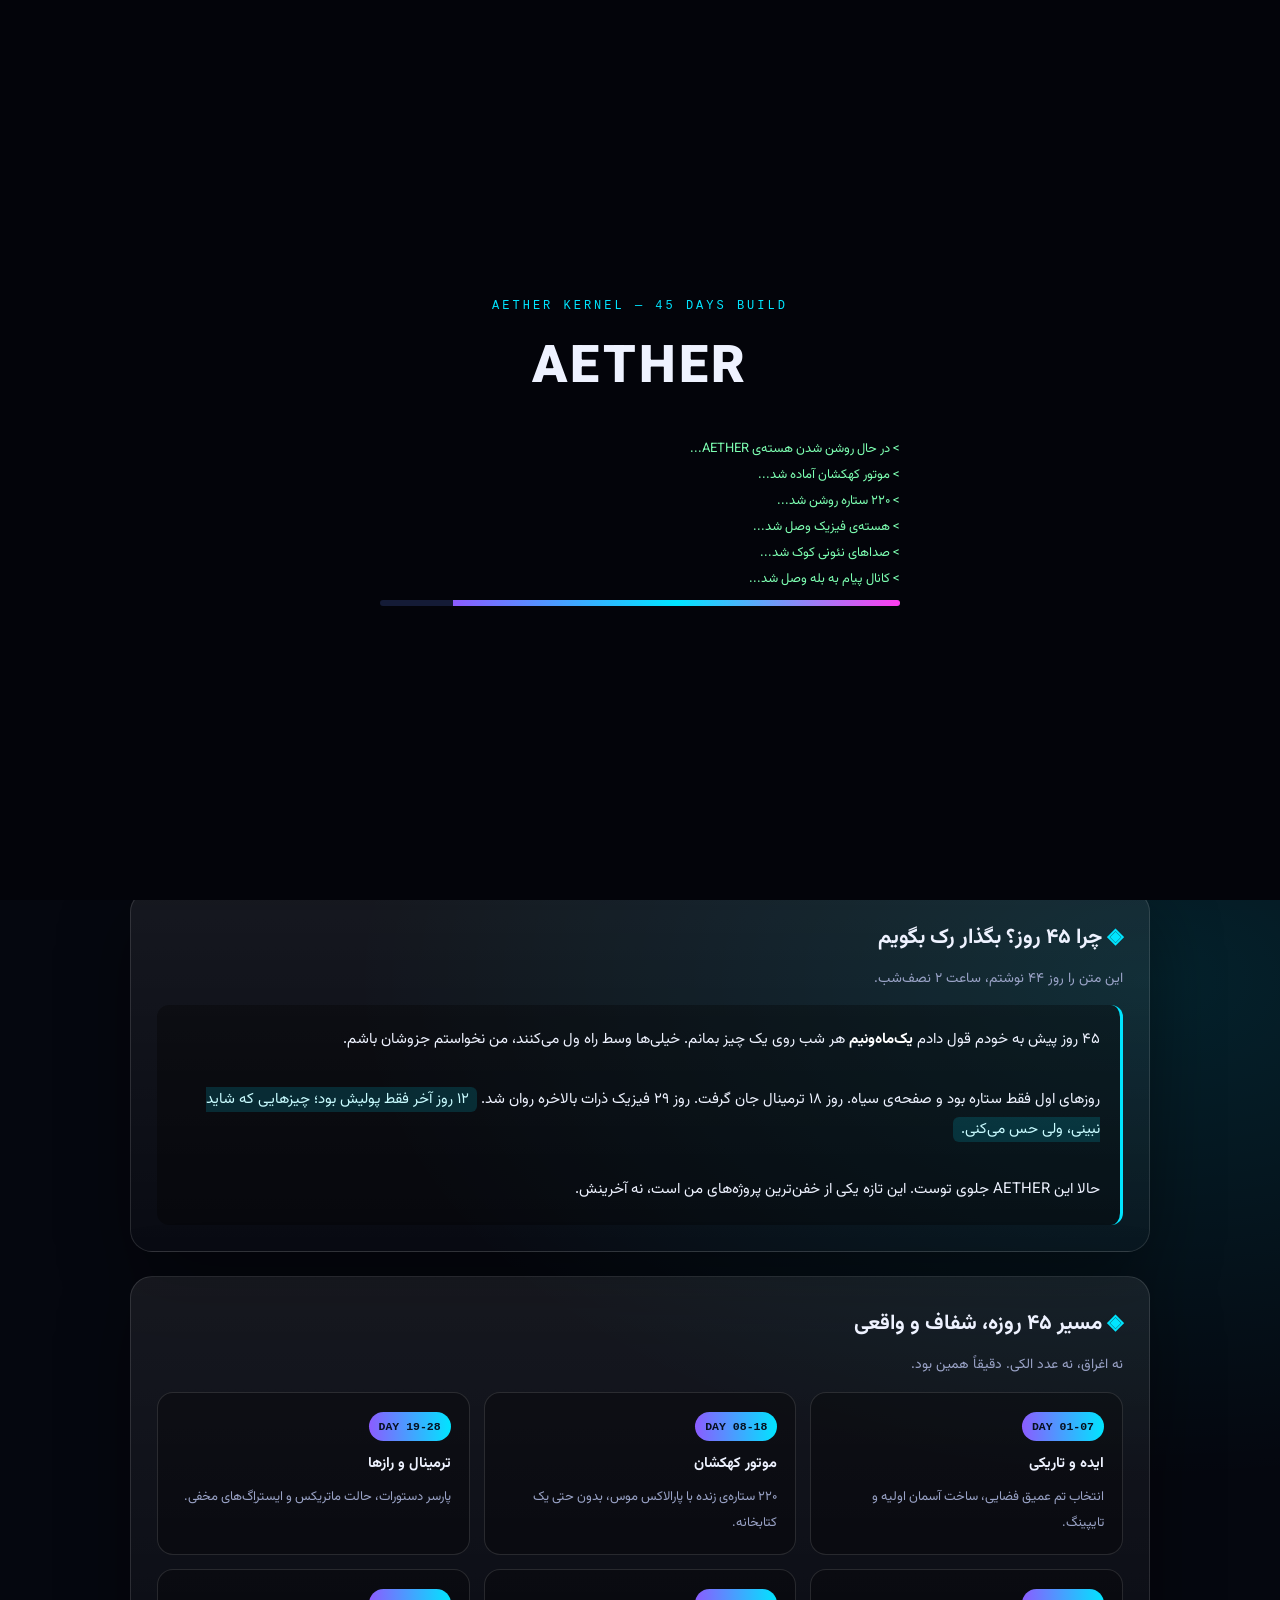
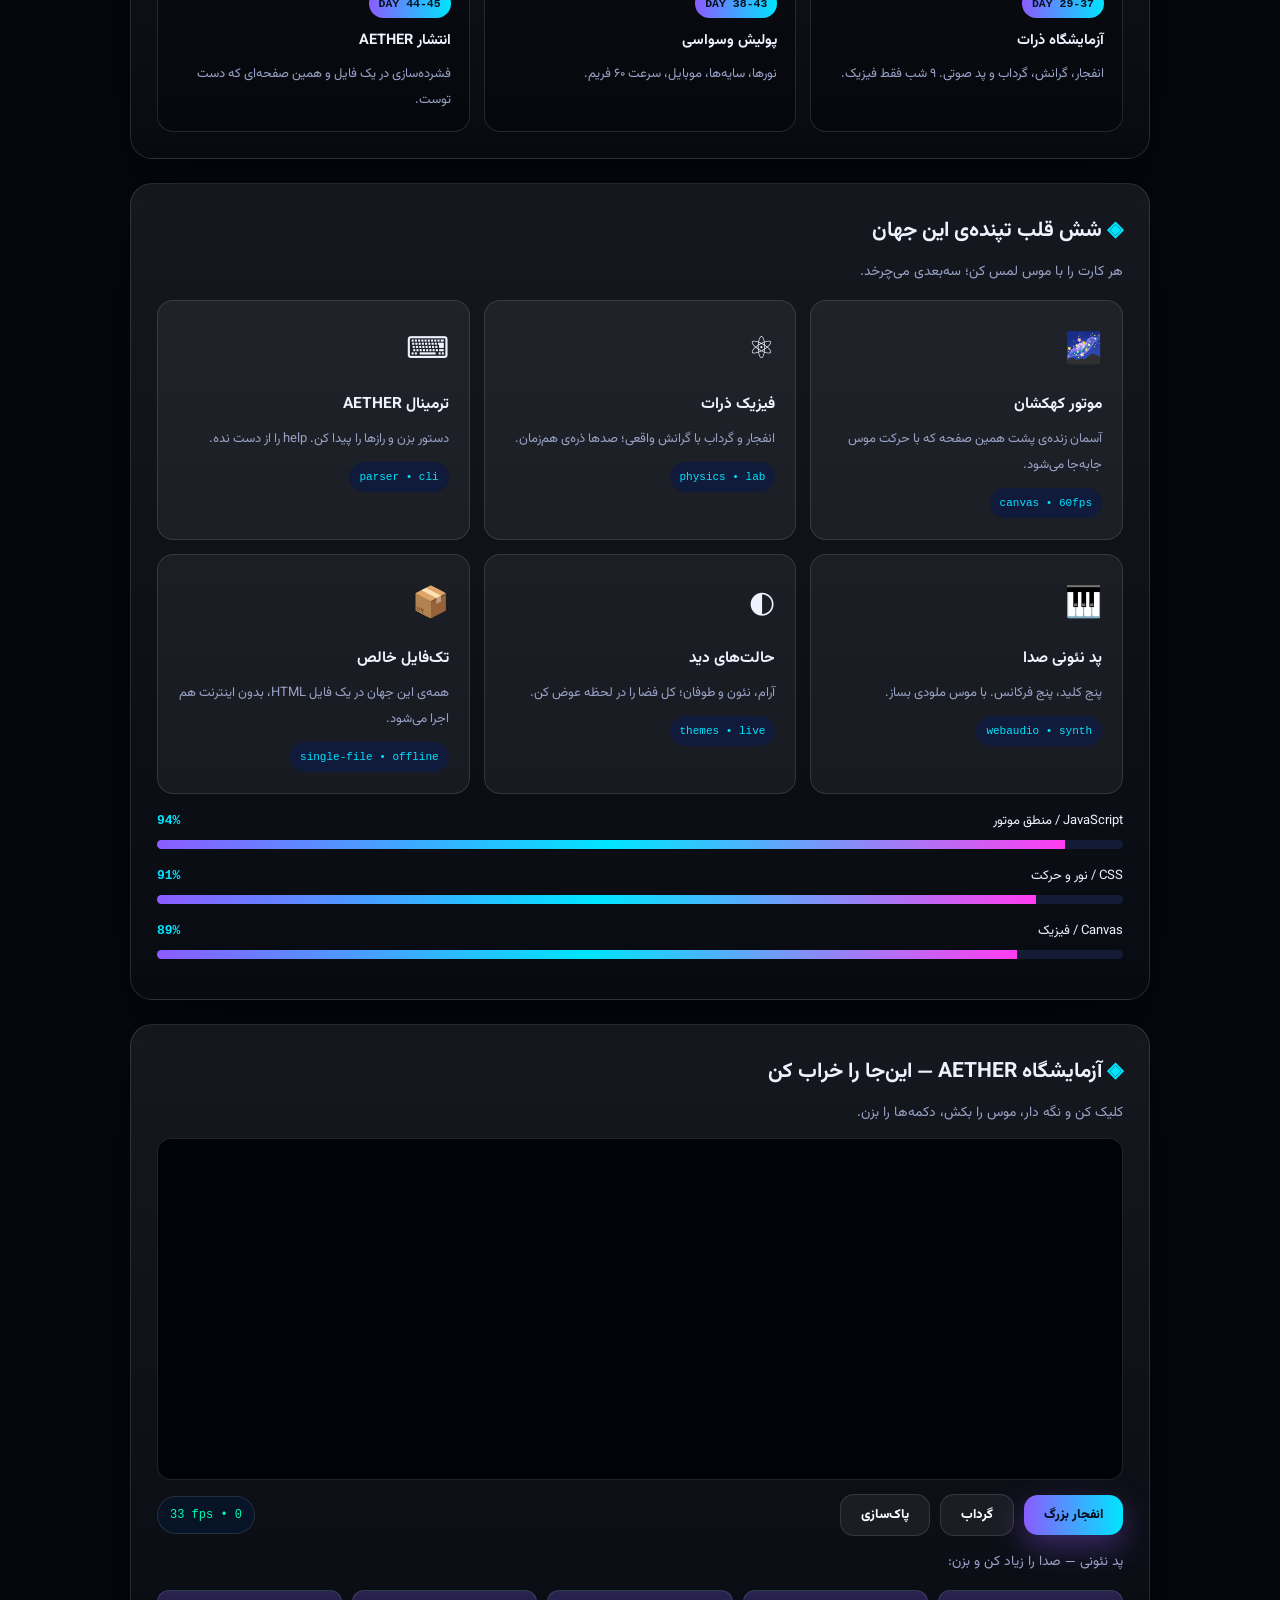
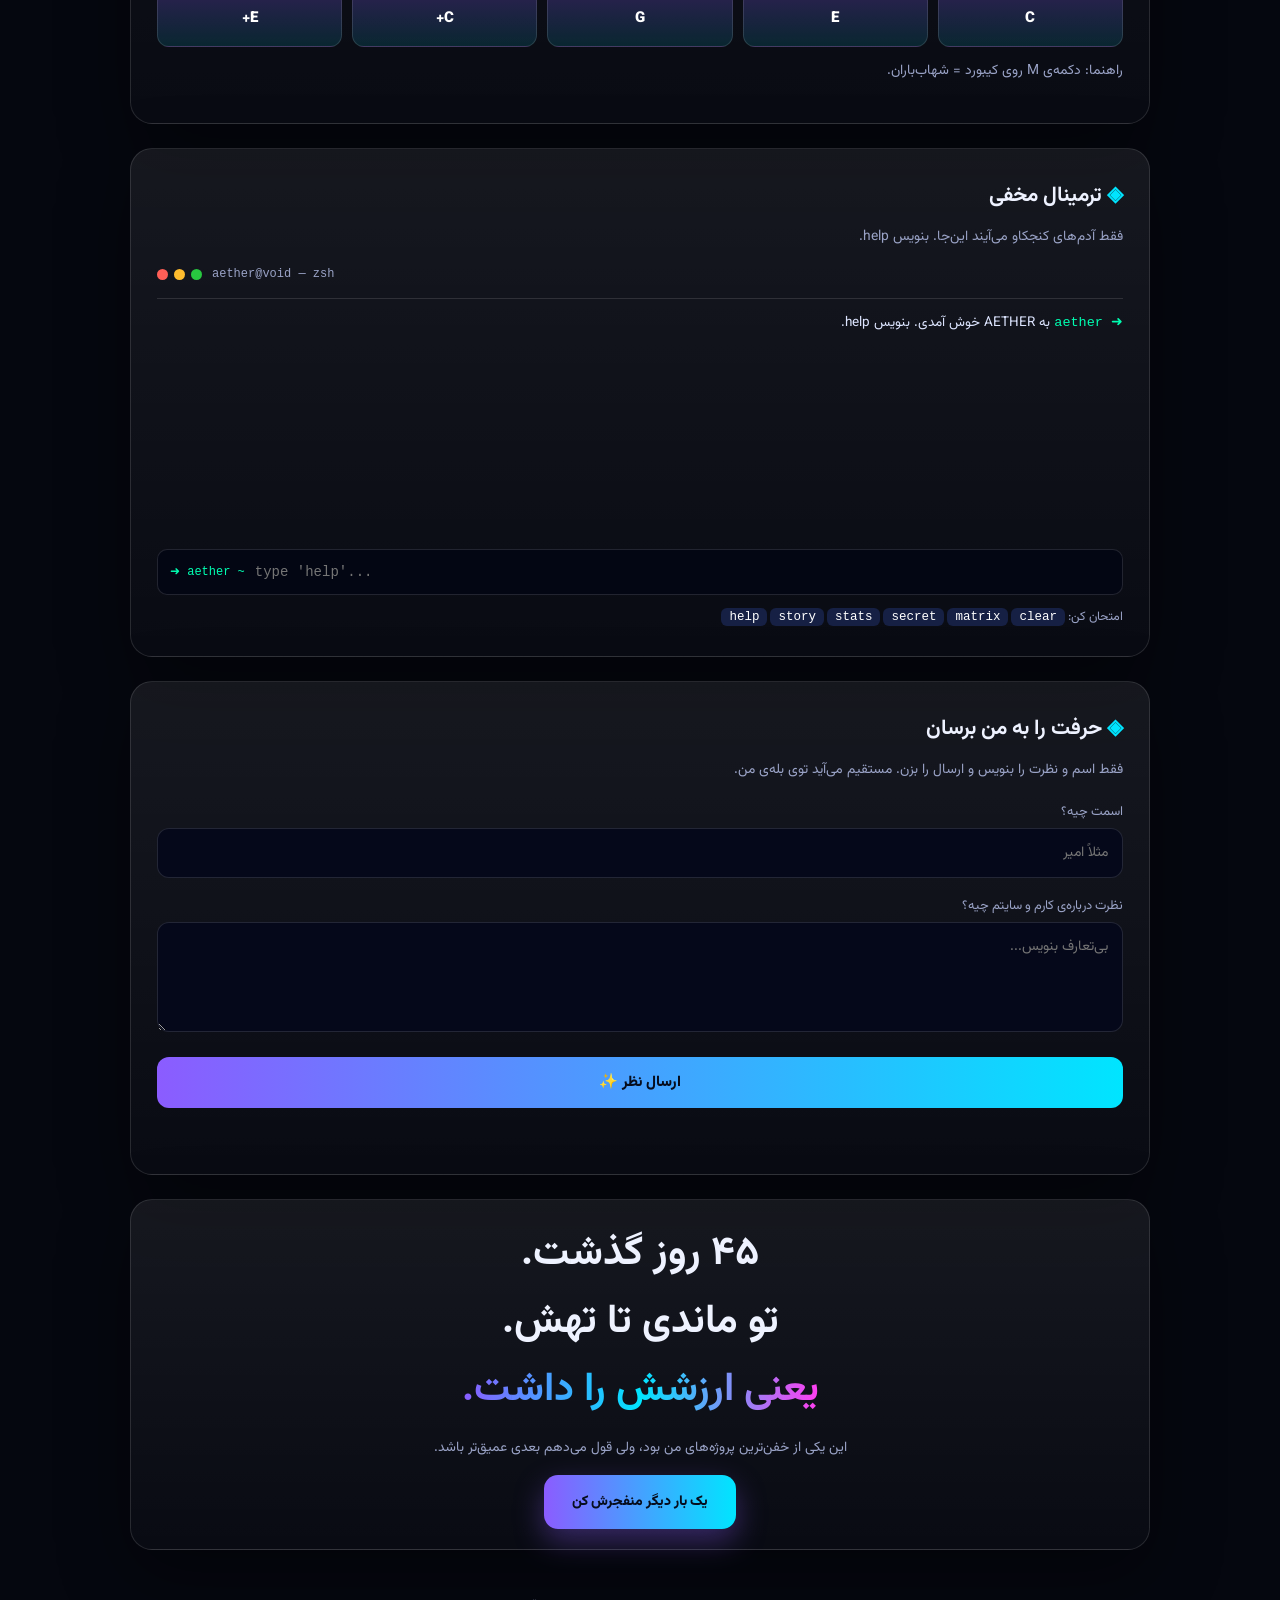
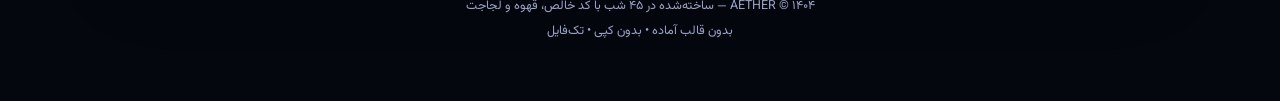
==== index.html @ 5f984808 "Add files via upload" ====
<!DOCTYPE html>
<html lang="fa" dir="rtl">
<head>
<meta charset="UTF-8">
<meta name="viewport" content="width=device-width, initial-scale=1.0">
<title>AETHER — عمیق‌ترین پروژه‌ی من | ۴۵ روز</title>
<link rel="stylesheet" href="style.css">
</head>
<body>
<canvas id="uni"></canvas>
<div id="prog"></div>
<div id="loader"><div class="lbox"><div class="top">AETHER KERNEL — 45 DAYS BUILD</div><h1>AETHER</h1><div id="llog"></div><div class="lbar"><div id="lfill"></div></div></div></div>
<nav><div class="logo">AETHER</div><div class="nmid"><a href="#story">داستان</a><a href="#path">مسیر ۴۵ روزه</a><a href="#lab">آزمایشگاه</a><a href="#term">ترمینال</a><a href="#feedback">انتقادات</a></div><div class="nleft"><span class="dot"></span><span id="clock">00:00:00</span></div></nav>
<div class="wrap">
<header class="hero">
<div class="badge">پروژه‌ی شماره‌ی ۰۷ • <b>۱ ماه‌ونیم توسعه‌ی مداوم</b> • بدون قالب آماده</div>
<h1>به عمیق‌ترین پروژه‌ی<br><span class="grad">زندگی من خوش آمدی</span></h1>
<div class="type"><span id="typing"></span>|</div>
<p class="desc">این جهان را ۴۵ روز ساختم؛ شب‌به‌شب، خط‌به‌خط. فقط برای این‌که ببینی وقتی کسی عاشق کارش باشد خروجی‌اش چه شکلی می‌شود. اسکرول کن، لمس کن، خرابش کن.</p>
<div class="btns"><a href="#lab" class="btn pri">پرش به آزمایشگاه</a><a href="#story" class="btn gho">خواندن داستان ۴۵ روزه</a></div>
<div class="nums"><div><b><span data-c="45">45</span> <em>day</em></b><span>تمرکز بی‌وقفه</span></div><div><b><span data-c="180">180</span>+ <em>hour</em></b><span>ساعت ساخت</span></div><div><b><span data-c="2140">2140</span> <em>loc</em></b><span>خط کد خالص</span></div><div><b>۰٪ <em>template</em></b><span>قالب آماده</span></div></div>
<div class="scroll-hint">▼ آرام اسکرول کن، عجله نکن ▼</div>
</header>
<div class="mar"><span>✦ ۴۵ روز</span><span>✦ تک‌فایل آفلاین</span><span>✦ موتور Canvas</span><span>✦ فیزیک ذرات</span><span>✦ ترمینال زنده</span><span>✦ پد صوتی نئونی</span><span>✦ بدون کتابخانه</span></div>
<section id="story" class="card reveal"><h2><i>◈</i> چرا ۴۵ روز؟ بگذار رک بگویم</h2><p class="sub">این متن را روز ۴۴ نوشتم، ساعت ۲ نصف‌شب.</p><div class="letter">۴۵ روز پیش به خودم قول دادم <b>یک‌ماه‌ونیم</b> هر شب روی یک چیز بمانم. خیلی‌ها وسط راه ول می‌کنند، من نخواستم جزوشان باشم.<br><br>روزهای اول فقط ستاره بود و صفحه‌ی سیاه. روز ۱۸ ترمینال جان گرفت. روز ۲۹ فیزیک ذرات بالاخره روان شد. <span class="hl">۱۲ روز آخر فقط پولیش بود؛ چیزهایی که شاید نبینی، ولی حس می‌کنی.</span><br><br>حالا این AETHER جلوی توست. این تازه یکی از خفن‌ترین پروژه‌های من است، نه آخرینش.</div></section>
<section id="path" class="card reveal"><h2><i>◈</i> مسیر ۴۵ روزه، شفاف و واقعی</h2><p class="sub">نه اغراق، نه عدد الکی. دقیقاً همین بود.</p><div class="tgrid">
<div class="tcard"><div class="d">DAY 01-07</div><h3>ایده و تاریکی</h3><p>انتخاب تم عمیق فضایی، ساخت آسمان اولیه و تایپینگ.</p></div>
<div class="tcard"><div class="d">DAY 08-18</div><h3>موتور کهکشان</h3><p>۲۲۰ ستاره‌ی زنده با پارالاکس موس، بدون حتی یک کتابخانه.</p></div>
<div class="tcard"><div class="d">DAY 19-28</div><h3>ترمینال و رازها</h3><p>پارسر دستورات، حالت ماتریکس و ایستراِگ‌های مخفی.</p></div>
<div class="tcard"><div class="d">DAY 29-37</div><h3>آزمایشگاه ذرات</h3><p>انفجار، گرانش، گرداب و پد صوتی. ۹ شب فقط فیزیک.</p></div>
<div class="tcard"><div class="d">DAY 38-43</div><h3>پولیش وسواسی</h3><p>نورها، سایه‌ها، موبایل، سرعت ۶۰ فریم.</p></div>
<div class="tcard"><div class="d">DAY 44-45</div><h3>انتشار AETHER</h3><p>فشرده‌سازی در یک فایل و همین صفحه‌ای که دست توست.</p></div>
</div></section>
<section class="card reveal"><h2><i>◈</i> شش قلب تپنده‌ی این جهان</h2><p class="sub">هر کارت را با موس لمس کن؛ سه‌بعدی می‌چرخد.</p><div class="mods">
<div class="mod"><div class="e">🌌</div><h3>موتور کهکشان</h3><p>آسمان زنده‌ی پشت همین صفحه که با حرکت موس جابه‌جا می‌شود.</p><span class="tag">canvas • 60fps</span></div>
<div class="mod"><div class="e">⚛</div><h3>فیزیک ذرات</h3><p>انفجار و گرداب با گرانش واقعی؛ صدها ذره‌ی هم‌زمان.</p><span class="tag">physics • lab</span></div>
<div class="mod"><div class="e">⌨</div><h3>ترمینال AETHER</h3><p>دستور بزن و رازها را پیدا کن. help را از دست نده.</p><span class="tag">parser • cli</span></div>
<div class="mod"><div class="e">🎹</div><h3>پد نئونی صدا</h3><p>پنج کلید، پنج فرکانس. با موس ملودی بساز.</p><span class="tag">webaudio • synth</span></div>
<div class="mod"><div class="e">◐</div><h3>حالت‌های دید</h3><p>آرام، نئون و طوفان؛ کل فضا را در لحظه عوض کن.</p><span class="tag">themes • live</span></div>
<div class="mod"><div class="e">📦</div><h3>تک‌فایل خالص</h3><p>همه‌ی این جهان در یک فایل HTML، بدون اینترنت هم اجرا می‌شود.</p><span class="tag">single-file • offline</span></div>
</div>
<div class="skill"><div class="s-top"><span>JavaScript / منطق موتور</span><b>94%</b></div><div class="bar"><div style="--w:94%"></div></div></div>
<div class="skill"><div class="s-top"><span>CSS / نور و حرکت</span><b>91%</b></div><div class="bar"><div style="--w:91%"></div></div></div>
<div class="skill"><div class="s-top"><span>Canvas / فیزیک</span><b>89%</b></div><div class="bar"><div style="--w:89%"></div></div></div>
</section>
<section id="lab" class="card reveal"><h2><i>◈</i> آزمایشگاه AETHER — این‌جا را خراب کن</h2><p class="sub">کلیک کن و نگه دار، موس را بکش، دکمه‌ها را بزن.</p>
<canvas id="labCv" height="340"></canvas>
<div class="row"><button class="btn pri" id="bBoom" style="padding:10px 20px;font-size:13px">انفجار بزرگ</button><button class="btn gho" id="bVortex" style="padding:10px 20px;font-size:13px">گرداب</button><button class="btn gho" id="bClear" style="padding:10px 20px;font-size:13px">پاک‌سازی</button><span class="chip" id="fps">60 fps • 0</span></div>
<p class="sub" style="margin-top:12px">پد نئونی — صدا را زیاد کن و بزن:</p>
<div class="pad"><button data-f="261">C</button><button data-f="329">E</button><button data-f="392">G</button><button data-f="523">C+</button><button data-f="659">E+</button></div>
<p class="sub" style="margin-top:10px">راهنما: دکمه‌ی M روی کیبورد = شهاب‌باران.</p>
</section>
<section id="term" class="card reveal"><h2><i>◈</i> ترمینال مخفی</h2><p class="sub">فقط آدم‌های کنجکاو می‌آیند این‌جا. بنویس help.</p>
<div class="win" dir="ltr"><div class="dd"><i class="r"></i><i class="y"></i><i class="g"></i></div><div class="wt">aether@void — zsh</div></div>
<div id="tout"><div><span class="p">➜ aether</span> <span class="c">به AETHER خوش آمدی. بنویس help.</span></div></div>
<div class="tin" dir="ltr"><span>➜ aether ~</span><input id="tin" placeholder="type 'help'..." autocomplete="off" spellcheck="false"></div>
<div class="hint">امتحان کن: <code>help</code> <code>story</code> <code>stats</code> <code>secret</code> <code>matrix</code> <code>clear</code></div>
</section>
<section id="feedback" class="card reveal"><h2><i>◈</i> حرفت را به من برسان</h2><p class="sub">فقط اسم و نظرت را بنویس و ارسال را بزن. مستقیم می‌آید توی بله‌ی من.</p>
<div class="fb-form"><div><label>اسمت چیه؟</label><input id="fbName" placeholder="مثلاً امیر"></div><div><label>نظرت درباره‌ی کارم و سایتم چیه؟</label><textarea id="fbText" placeholder="بی‌تعارف بنویس..."></textarea></div><button id="fbSend">ارسال نظر ✨</button><div id="fbStatus"></div></div>
</section>
<section class="card reveal final"><h2>۴۵ روز گذشت.<br>تو ماندی تا تهش.<br><span class="grad">یعنی ارزشش را داشت.</span></h2><p class="sub" style="text-align:center;margin-top:10px">این یکی از خفن‌ترین پروژه‌های من بود، ولی قول می‌دهم بعدی عمیق‌تر باشد.</p><div class="btns" style="margin-top:14px"><a href="#lab" class="btn pri">یک بار دیگر منفجرش کن</a></div></section>
<footer>AETHER © ۱۴۰۴ — ساخته‌شده در ۴۵ شب با کد خالص، قهوه و لجاجت<br>بدون قالب آماده • بدون کپی • تک‌فایل</footer>
</div>
<script src="script.js"></script>
</body>
</html>
---- style.css ----
@import url("https://fonts.googleapis.com/css2?family=Vazirmatn:wght@400;500;600;700;800;900&display=swap");

*{box-sizing:border-box;margin:0;padding:0}
:root{--bg:#05070f;--card:rgba(255,255,255,.06);--line:rgba(255,255,255,.12);--txt:#eef2ff;--mut:#9aa3c7;--a:#8b5cff;--b:#00e5ff;--c:#ff3df0;--ok:#00ffb2}
body{background:radial-gradient(1100px 550px at 50% -10%,rgba(139,92,255,.22),transparent),radial-gradient(800px 500px at 90% 20%,rgba(0,229,255,.12),transparent),var(--bg);color:var(--txt);font-family:'Vazirmatn',Tahoma,sans-serif;line-height:2;overflow-x:hidden}
::selection{background:var(--a);color:#fff}
::-webkit-scrollbar{width:10px}::-webkit-scrollbar-track{background:#070b18}::-webkit-scrollbar-thumb{background:linear-gradient(var(--a),var(--b));border-radius:99px}
#uni{position:fixed;inset:0;z-index:-2}
#prog{position:fixed;top:0;right:0;height:3px;width:0;background:linear-gradient(90deg,var(--c),var(--a),var(--b));z-index:50}
#loader{position:fixed;inset:0;background:#03040a;z-index:99;display:flex;align-items:center;justify-content:center;transition:.6s}
#loader.hide{opacity:0;visibility:hidden}
.lbox{width:min(520px,90vw);text-align:center}
.lbox .top{font-family:monospace;direction:ltr;color:var(--b);font-size:12px;letter-spacing:3px}
.lbox h1{font-size:52px;font-weight:900;letter-spacing:3px;direction:ltr}
#llog{text-align:right;direction:rtl;font-size:13px;color:#7dffb2;height:150px;margin:14px 0;overflow:hidden;line-height:2}
.lbar{height:6px;background:#141b36;border-radius:99px;overflow:hidden}#lfill{height:100%;width:0;background:linear-gradient(90deg,var(--a),var(--b),var(--c))}
nav{position:sticky;top:0;z-index:20;display:flex;align-items:center;justify-content:space-between;padding:12px 20px;background:rgba(5,7,15,.8);backdrop-filter:blur(16px);border-bottom:1px solid var(--line)}
.logo{font-weight:900;font-size:19px;direction:ltr;letter-spacing:2px}
.nmid{display:flex;gap:18px}.nmid a{color:var(--mut);text-decoration:none;font-size:13.5px}.nmid a:hover{color:#fff}
.nleft{display:flex;align-items:center;gap:10px;font-family:monospace;font-size:12px;color:var(--mut);direction:ltr}
.dot{width:9px;height:9px;background:var(--ok);border-radius:50%;box-shadow:0 0 10px var(--ok);animation:bl 1.6s infinite}@keyframes bl{50%{opacity:.3}}
.wrap{max-width:1060px;margin:auto;padding:0 20px;position:relative;z-index:1}
.hero{text-align:center;padding:72px 0 10px}
.badge{display:inline-block;border:1px solid var(--line);background:rgba(255,255,255,.06);padding:8px 18px;border-radius:99px;font-size:13px;color:#d5dbff}
.badge b{color:var(--b)}
.hero h1{font-size:clamp(34px,7vw,70px);line-height:1.4;font-weight:900;margin:18px 0 8px}
.grad{background:linear-gradient(90deg,var(--a),var(--b),var(--c));-webkit-background-clip:text;background-clip:text;color:transparent}
.type{min-height:30px;color:var(--b);font-weight:700;font-size:17px}
.desc{color:var(--mut);max-width:680px;margin:12px auto 20px;font-size:15px}
.btns{display:flex;gap:12px;justify-content:center;flex-wrap:wrap}
.btn{padding:13px 28px;border-radius:14px;text-decoration:none;font-weight:800;font-size:14px;border:1px solid var(--line);transition:.25s;cursor:pointer;font-family:inherit}
.pri{background:linear-gradient(90deg,var(--a),var(--b));color:#060d1d;border:none;box-shadow:0 12px 30px rgba(139,92,255,.35)}
.pri:hover{transform:translateY(-3px)}
.gho{color:#fff;background:rgba(255,255,255,.06)}.gho:hover{background:rgba(255,255,255,.12);transform:translateY(-3px)}
.nums{display:grid;grid-template-columns:repeat(4,1fr);gap:12px;margin:30px auto 0;max-width:800px}
.nums div{background:var(--card);border:1px solid var(--line);border-radius:16px;padding:16px}
.nums b{font-size:26px;font-family:monospace;direction:ltr;display:block}.nums b em{font-style:normal;font-size:14px;color:var(--b)}
.nums span{font-size:12px;color:var(--mut)}
.scroll-hint{margin:22px 0 0;color:var(--mut);font-size:12.5px;animation:bl 1.8s infinite}
.mar{margin:26px 0;border-top:1px solid var(--line);border-bottom:1px solid var(--line);padding:11px 0;overflow:hidden;white-space:nowrap;color:var(--mut);font-size:13px}
.mar span{margin:0 20px}
.card{background:linear-gradient(180deg,rgba(255,255,255,.07),rgba(255,255,255,.02));border:1px solid var(--line);border-radius:22px;padding:26px;margin:24px 0;box-shadow:0 24px 70px rgba(0,0,0,.4)}
.card h2{font-size:21px;margin-bottom:6px}.card h2 i{font-style:normal;color:var(--b)}
.sub{color:var(--mut);font-size:13.8px;margin-bottom:12px}
.letter{background:rgba(0,0,0,.32);border-right:3px solid var(--b);border-radius:12px;padding:20px;font-size:15px}
.letter b{color:#fff}.hl{background:rgba(0,229,255,.15);color:#c8fbff;padding:1px 8px;border-radius:6px}
.tgrid{display:grid;grid-template-columns:repeat(3,1fr);gap:14px;margin-top:14px}
.tcard{background:rgba(0,0,0,.28);border:1px solid var(--line);border-radius:16px;padding:18px;transition:.25s}
.tcard:hover{transform:translateY(-5px);border-color:var(--b)}
.tcard .d{font-family:monospace;direction:ltr;font-size:11.5px;background:linear-gradient(90deg,var(--a),var(--b));color:#06101f;font-weight:900;padding:3px 10px;border-radius:99px;display:inline-block;margin-bottom:8px}
.tcard h3{font-size:14.5px;margin-bottom:6px}.tcard p{font-size:13px;color:var(--mut)}
.mods{display:grid;grid-template-columns:repeat(3,1fr);gap:14px;margin-top:14px}
.mod{background:rgba(255,255,255,.05);border:1px solid var(--line);border-radius:16px;padding:20px;transition:.2s}
.mod:hover{border-color:var(--c);box-shadow:0 16px 40px rgba(255,61,240,.15)}
.mod .e{font-size:30px}.mod h3{font-size:15.5px;margin:8px 0 6px}.mod p{font-size:13px;color:var(--mut)}
.tag{display:inline-block;margin-top:10px;font-family:monospace;direction:ltr;font-size:11px;color:var(--b);background:#101a3a;padding:4px 10px;border-radius:99px}
.skill{margin:14px 0}.s-top{display:flex;justify-content:space-between;font-size:13px;margin-bottom:6px}.s-top b{font-family:monospace;direction:ltr;color:var(--b)}
.bar{height:9px;background:#141b36;border-radius:99px;overflow:hidden;direction:ltr}.bar div{height:100%;width:0;background:linear-gradient(90deg,var(--a),var(--b),var(--c));transition:width 1.5s ease}
#labCv{width:100%;background:#020409;border:1px solid var(--line);border-radius:14px;margin-top:12px;cursor:crosshair;display:block;touch-action:none}
.row{display:flex;gap:10px;flex-wrap:wrap;align-items:center;margin-top:14px}
.chip{font-family:monospace;direction:ltr;font-size:12px;background:#071326;border:1px solid var(--line);color:var(--ok);padding:6px 12px;border-radius:99px;margin-right:auto}
.pad{display:grid;grid-template-columns:repeat(5,1fr);gap:10px;margin-top:14px}
.pad button{padding:16px 0;border-radius:12px;border:1px solid var(--line);background:linear-gradient(180deg,rgba(139,92,255,.25),rgba(0,229,255,.12));color:#fff;font-family:inherit;font-weight:900;cursor:pointer;transition:.15s;font-size:15px}
.pad button:active{transform:scale(.93)}
.win{display:flex;align-items:center;gap:10px;padding-bottom:12px;border-bottom:1px solid var(--line);margin-bottom:10px}
.dd{display:flex;gap:6px;direction:ltr}.dd i{width:11px;height:11px;border-radius:50%;display:block}.r{background:#ff5f57}.y{background:#febc2e}.g{background:#28c840}
.wt{font-family:monospace;font-size:12px;color:var(--mut);direction:ltr}
#tout{height:230px;overflow-y:auto;font-family:'Vazirmatn',Tahoma,sans-serif;font-size:13.5px;line-height:2}
#tout .p{color:var(--ok);font-family:monospace}#tout .c{color:#dde5ff}#tout .w{color:#ffd166}#tout .pk{color:var(--c)}
.tin{display:flex;gap:10px;align-items:center;background:#030613;border:1px solid var(--line);border-radius:10px;padding:10px 12px;margin-top:10px;direction:ltr}
.tin span{color:var(--ok);font-family:monospace;font-size:12px}
.tin input{flex:1;background:transparent;border:none;outline:none;color:#fff;font-family:monospace;font-size:14px}
.hint{margin-top:10px;color:var(--mut);font-size:12.5px}.hint code{background:#162044;padding:2px 8px;border-radius:6px;color:#fff;font-family:monospace}
.fb-form{display:grid;grid-template-columns:1fr;gap:12px;margin-top:12px}
.fb-form label{font-size:13px;color:var(--mut)}
.fb-form input,.fb-form textarea{width:100%;background:#05081a;border:1px solid var(--line);border-radius:12px;padding:13px 14px;color:#fff;font-family:inherit;font-size:14px;outline:none}
.fb-form input:focus,.fb-form textarea:focus{border-color:var(--b)}
.fb-form textarea{min-height:110px;resize:vertical}
#fbSend{width:100%;padding:14px;border-radius:12px;font-weight:800;font-family:inherit;cursor:pointer;font-size:15px;background:linear-gradient(90deg,var(--a),var(--b));border:none;color:#060d1d}
#fbSend:disabled{opacity:.6}
#fbStatus{font-size:13.5px;margin-top:4px;min-height:24px;color:var(--mut)}
#fbStatus.ok{color:#7dffb2}#fbStatus.err{color:#ffb3b3}
.final{text-align:center;padding:20px 0}
.final h2{font-size:clamp(24px,5vw,40px);line-height:1.7}
footer{text-align:center;color:var(--mut);font-size:12.5px;padding:20px 10px 55px}
.reveal{opacity:0;transform:translateY(26px);transition:.7s}.reveal.on{opacity:1;transform:none}
@media(max-width:820px){.mods,.tgrid,.nums{grid-template-columns:1fr 1fr}.nmid{display:none}}
@media(max-width:540px){.mods,.tgrid,.nums,.pad{grid-template-columns:1fr 1fr}}
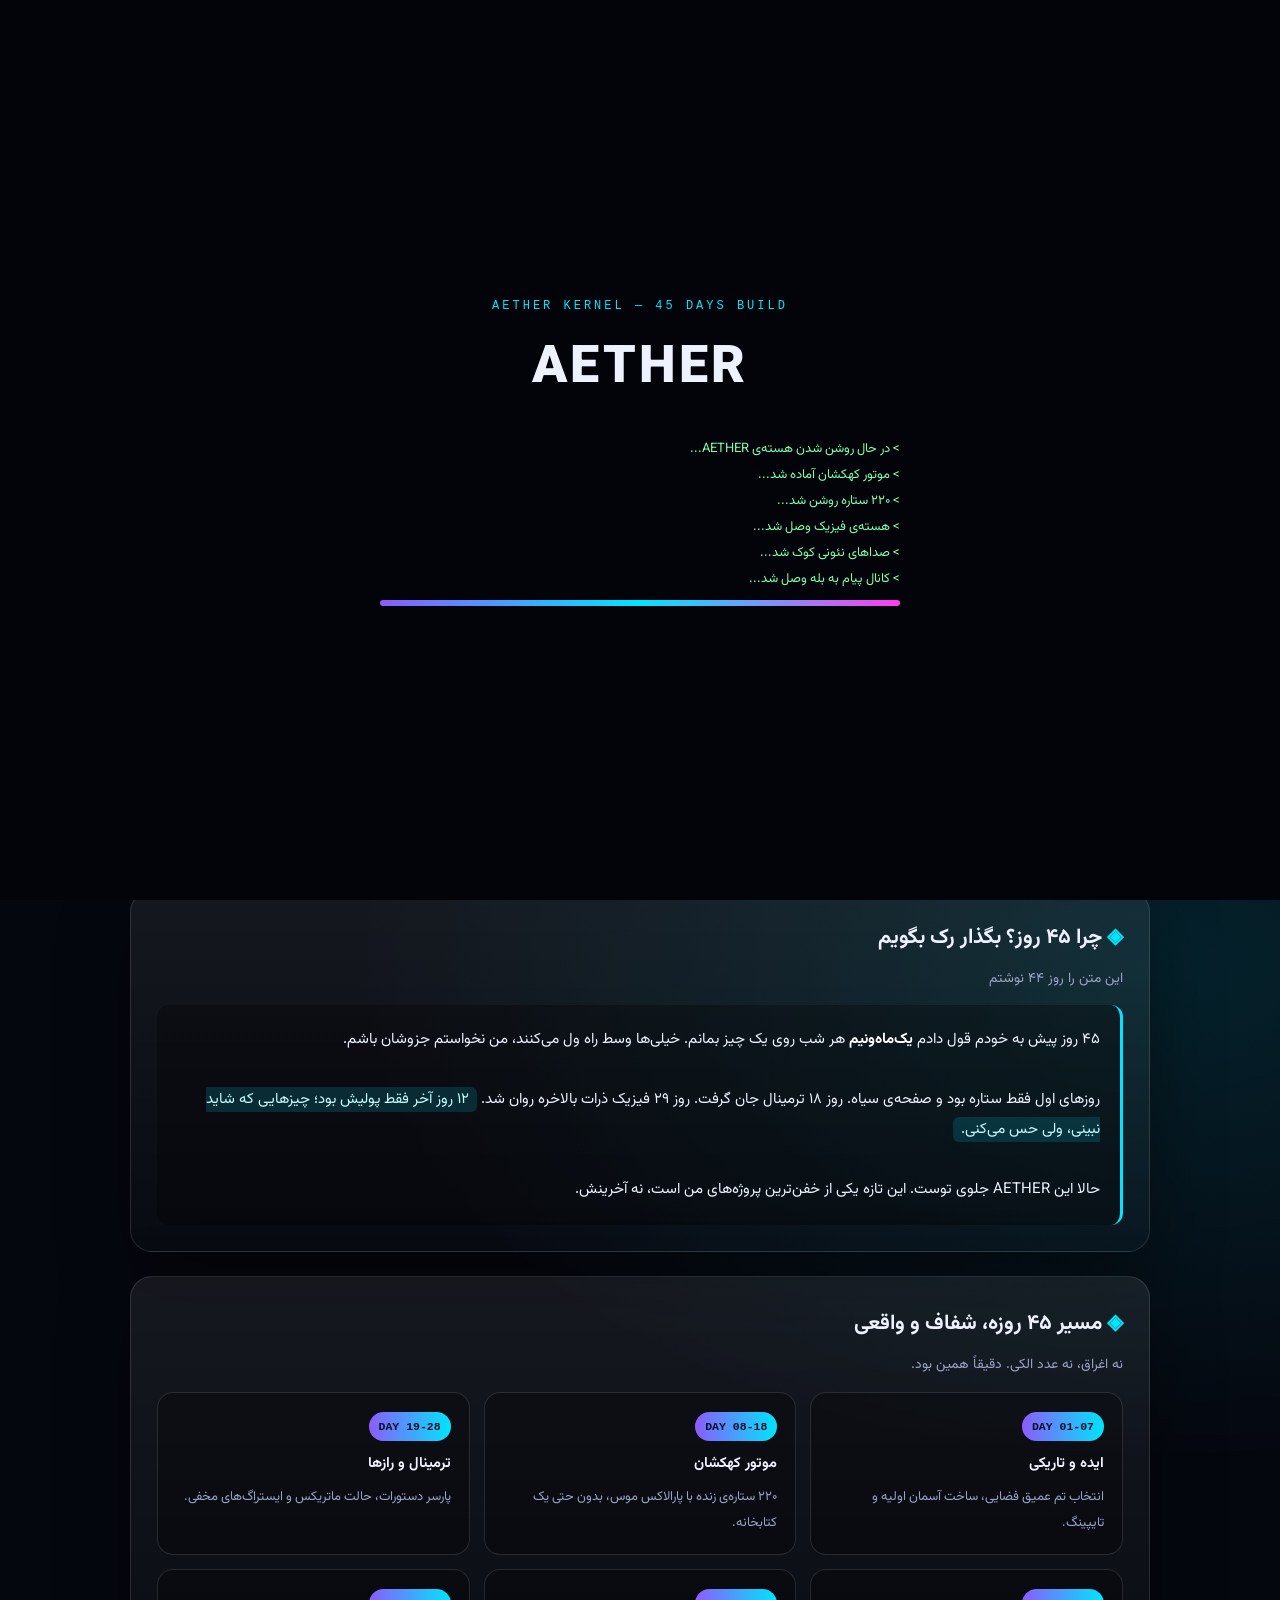
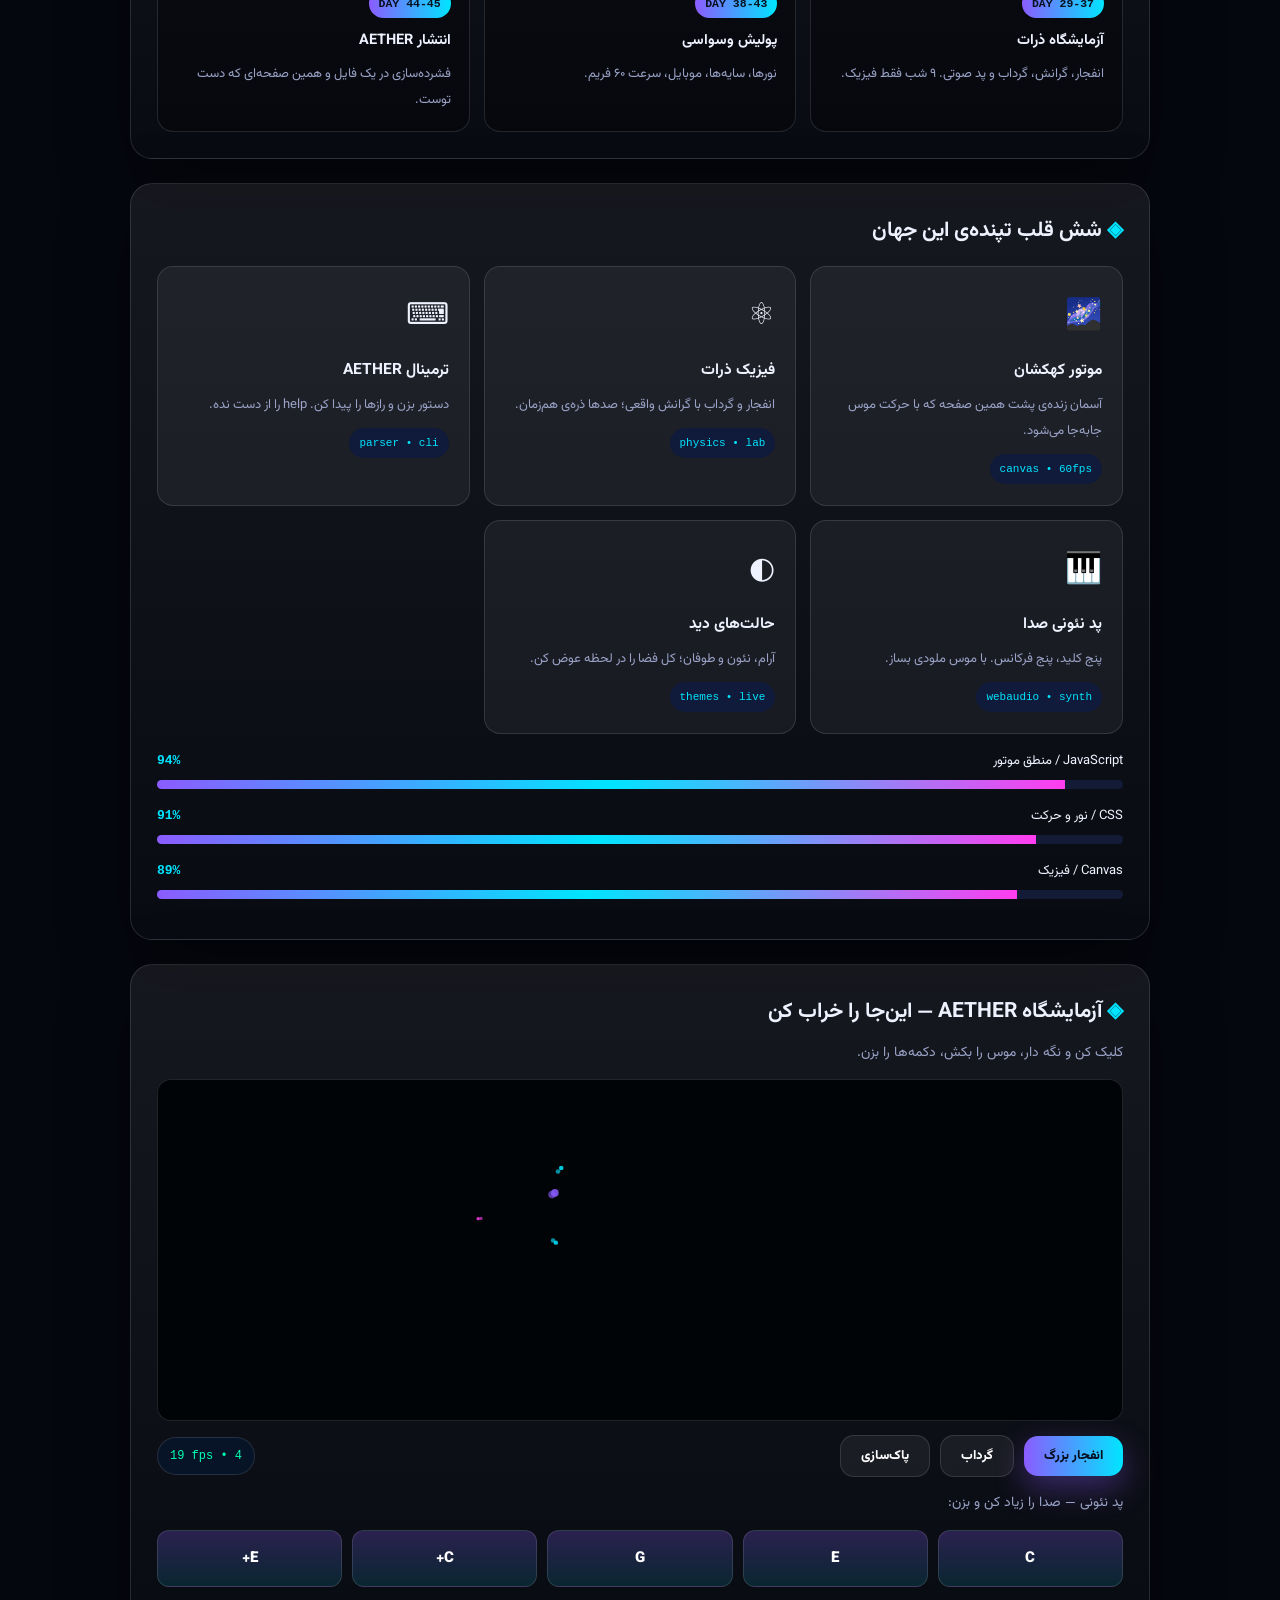
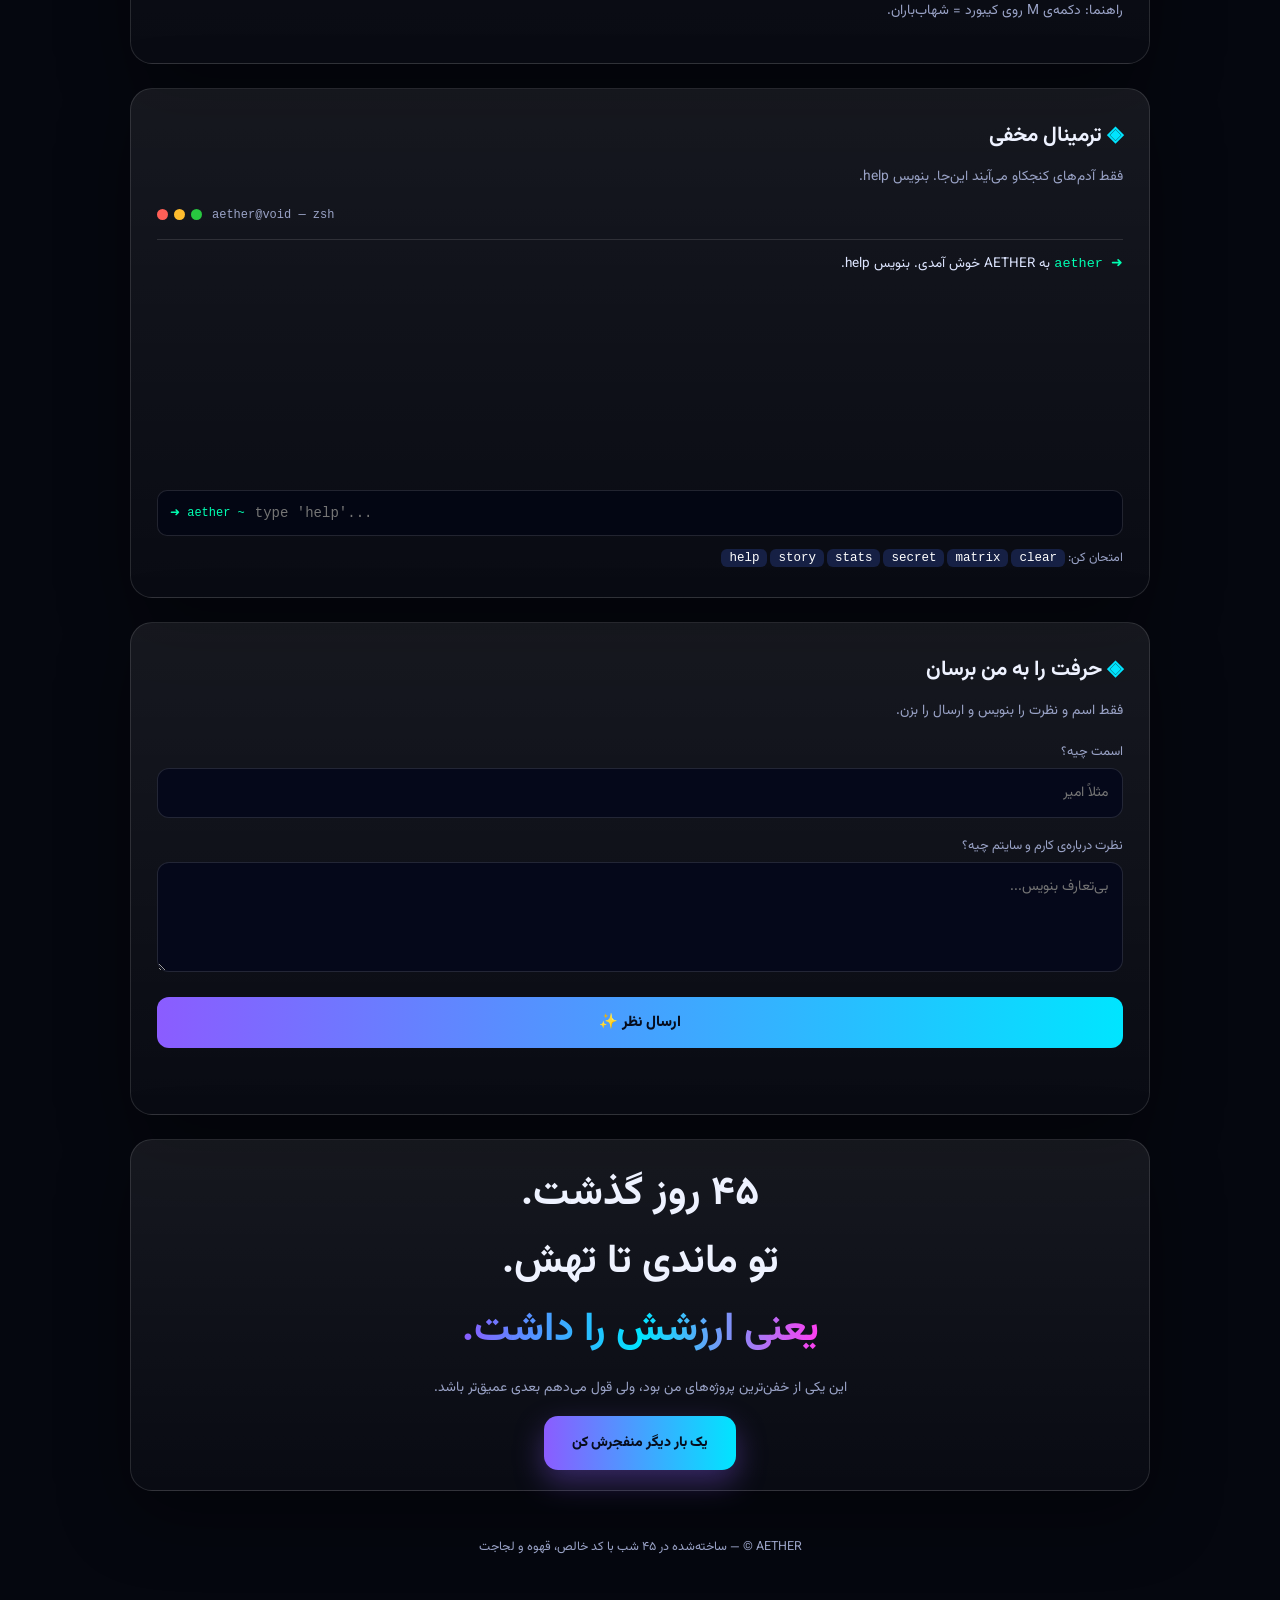
==== commit f0309610: "Update index.html" ====
--- a/index.html
+++ b/index.html
@@ -16,13 +16,13 @@
 <div class="badge">پروژه‌ی شماره‌ی ۰۷ • <b>۱ ماه‌ونیم توسعه‌ی مداوم</b> • بدون قالب آماده</div>
 <h1>به عمیق‌ترین پروژه‌ی<br><span class="grad">زندگی من خوش آمدی</span></h1>
 <div class="type"><span id="typing"></span>|</div>
-<p class="desc">این جهان را ۴۵ روز ساختم؛ شب‌به‌شب، خط‌به‌خط. فقط برای این‌که ببینی وقتی کسی عاشق کارش باشد خروجی‌اش چه شکلی می‌شود. اسکرول کن، لمس کن، خرابش کن.</p>
+<p class="desc">این جهان را ۴۵ روز ساختم؛ شب‌به‌شب، خط‌به‌خط. فقط برای این‌که ببینی وقتی کسی عاشق کارش باشد خروجی‌اش چه شکلی می‌شود. اسکرول کن، لمس کن </p>
 <div class="btns"><a href="#lab" class="btn pri">پرش به آزمایشگاه</a><a href="#story" class="btn gho">خواندن داستان ۴۵ روزه</a></div>
 <div class="nums"><div><b><span data-c="45">45</span> <em>day</em></b><span>تمرکز بی‌وقفه</span></div><div><b><span data-c="180">180</span>+ <em>hour</em></b><span>ساعت ساخت</span></div><div><b><span data-c="2140">2140</span> <em>loc</em></b><span>خط کد خالص</span></div><div><b>۰٪ <em>template</em></b><span>قالب آماده</span></div></div>
 <div class="scroll-hint">▼ آرام اسکرول کن، عجله نکن ▼</div>
 </header>
-<div class="mar"><span>✦ ۴۵ روز</span><span>✦ تک‌فایل آفلاین</span><span>✦ موتور Canvas</span><span>✦ فیزیک ذرات</span><span>✦ ترمینال زنده</span><span>✦ پد صوتی نئونی</span><span>✦ بدون کتابخانه</span></div>
-<section id="story" class="card reveal"><h2><i>◈</i> چرا ۴۵ روز؟ بگذار رک بگویم</h2><p class="sub">این متن را روز ۴۴ نوشتم، ساعت ۲ نصف‌شب.</p><div class="letter">۴۵ روز پیش به خودم قول دادم <b>یک‌ماه‌ونیم</b> هر شب روی یک چیز بمانم. خیلی‌ها وسط راه ول می‌کنند، من نخواستم جزوشان باشم.<br><br>روزهای اول فقط ستاره بود و صفحه‌ی سیاه. روز ۱۸ ترمینال جان گرفت. روز ۲۹ فیزیک ذرات بالاخره روان شد. <span class="hl">۱۲ روز آخر فقط پولیش بود؛ چیزهایی که شاید نبینی، ولی حس می‌کنی.</span><br><br>حالا این AETHER جلوی توست. این تازه یکی از خفن‌ترین پروژه‌های من است، نه آخرینش.</div></section>
+<div class="mar"><span>✦ ۴۵ روز</span><span></span><span>✦ موتور Canvas</span><span>✦ فیزیک ذرات</span><span>✦ ترمینال زنده</span><span>✦ پد صوتی نئونی</span><span></span></div>
+<section id="story" class="card reveal"><h2><i>◈</i> چرا ۴۵ روز؟ بگذار رک بگویم</h2><p class="sub">این متن را روز ۴۴ نوشتم</p><div class="letter">۴۵ روز پیش به خودم قول دادم <b>یک‌ماه‌ونیم</b> هر شب روی یک چیز بمانم. خیلی‌ها وسط راه ول می‌کنند، من نخواستم جزوشان باشم.<br><br>روزهای اول فقط ستاره بود و صفحه‌ی سیاه. روز ۱۸ ترمینال جان گرفت. روز ۲۹ فیزیک ذرات بالاخره روان شد. <span class="hl">۱۲ روز آخر فقط پولیش بود؛ چیزهایی که شاید نبینی، ولی حس می‌کنی.</span><br><br>حالا این AETHER جلوی توست. این تازه یکی از خفن‌ترین پروژه‌های من است، نه آخرینش.</div></section>
 <section id="path" class="card reveal"><h2><i>◈</i> مسیر ۴۵ روزه، شفاف و واقعی</h2><p class="sub">نه اغراق، نه عدد الکی. دقیقاً همین بود.</p><div class="tgrid">
 <div class="tcard"><div class="d">DAY 01-07</div><h3>ایده و تاریکی</h3><p>انتخاب تم عمیق فضایی، ساخت آسمان اولیه و تایپینگ.</p></div>
 <div class="tcard"><div class="d">DAY 08-18</div><h3>موتور کهکشان</h3><p>۲۲۰ ستاره‌ی زنده با پارالاکس موس، بدون حتی یک کتابخانه.</p></div>
@@ -31,13 +31,12 @@
 <div class="tcard"><div class="d">DAY 38-43</div><h3>پولیش وسواسی</h3><p>نورها، سایه‌ها، موبایل، سرعت ۶۰ فریم.</p></div>
 <div class="tcard"><div class="d">DAY 44-45</div><h3>انتشار AETHER</h3><p>فشرده‌سازی در یک فایل و همین صفحه‌ای که دست توست.</p></div>
 </div></section>
-<section class="card reveal"><h2><i>◈</i> شش قلب تپنده‌ی این جهان</h2><p class="sub">هر کارت را با موس لمس کن؛ سه‌بعدی می‌چرخد.</p><div class="mods">
+<section class="card reveal"><h2><i>◈</i> شش قلب تپنده‌ی این جهان</h2><p class="sub"></p><div class="mods">
 <div class="mod"><div class="e">🌌</div><h3>موتور کهکشان</h3><p>آسمان زنده‌ی پشت همین صفحه که با حرکت موس جابه‌جا می‌شود.</p><span class="tag">canvas • 60fps</span></div>
 <div class="mod"><div class="e">⚛</div><h3>فیزیک ذرات</h3><p>انفجار و گرداب با گرانش واقعی؛ صدها ذره‌ی هم‌زمان.</p><span class="tag">physics • lab</span></div>
 <div class="mod"><div class="e">⌨</div><h3>ترمینال AETHER</h3><p>دستور بزن و رازها را پیدا کن. help را از دست نده.</p><span class="tag">parser • cli</span></div>
 <div class="mod"><div class="e">🎹</div><h3>پد نئونی صدا</h3><p>پنج کلید، پنج فرکانس. با موس ملودی بساز.</p><span class="tag">webaudio • synth</span></div>
 <div class="mod"><div class="e">◐</div><h3>حالت‌های دید</h3><p>آرام، نئون و طوفان؛ کل فضا را در لحظه عوض کن.</p><span class="tag">themes • live</span></div>
-<div class="mod"><div class="e">📦</div><h3>تک‌فایل خالص</h3><p>همه‌ی این جهان در یک فایل HTML، بدون اینترنت هم اجرا می‌شود.</p><span class="tag">single-file • offline</span></div>
 </div>
 <div class="skill"><div class="s-top"><span>JavaScript / منطق موتور</span><b>94%</b></div><div class="bar"><div style="--w:94%"></div></div></div>
 <div class="skill"><div class="s-top"><span>CSS / نور و حرکت</span><b>91%</b></div><div class="bar"><div style="--w:91%"></div></div></div>
@@ -56,12 +55,12 @@
 <div class="tin" dir="ltr"><span>➜ aether ~</span><input id="tin" placeholder="type 'help'..." autocomplete="off" spellcheck="false"></div>
 <div class="hint">امتحان کن: <code>help</code> <code>story</code> <code>stats</code> <code>secret</code> <code>matrix</code> <code>clear</code></div>
 </section>
-<section id="feedback" class="card reveal"><h2><i>◈</i> حرفت را به من برسان</h2><p class="sub">فقط اسم و نظرت را بنویس و ارسال را بزن. مستقیم می‌آید توی بله‌ی من.</p>
+<section id="feedback" class="card reveal"><h2><i>◈</i> حرفت را به من برسان</h2><p class="sub">فقط اسم و نظرت را بنویس و ارسال را بزن.</p>
 <div class="fb-form"><div><label>اسمت چیه؟</label><input id="fbName" placeholder="مثلاً امیر"></div><div><label>نظرت درباره‌ی کارم و سایتم چیه؟</label><textarea id="fbText" placeholder="بی‌تعارف بنویس..."></textarea></div><button id="fbSend">ارسال نظر ✨</button><div id="fbStatus"></div></div>
 </section>
 <section class="card reveal final"><h2>۴۵ روز گذشت.<br>تو ماندی تا تهش.<br><span class="grad">یعنی ارزشش را داشت.</span></h2><p class="sub" style="text-align:center;margin-top:10px">این یکی از خفن‌ترین پروژه‌های من بود، ولی قول می‌دهم بعدی عمیق‌تر باشد.</p><div class="btns" style="margin-top:14px"><a href="#lab" class="btn pri">یک بار دیگر منفجرش کن</a></div></section>
-<footer>AETHER © ۱۴۰۴ — ساخته‌شده در ۴۵ شب با کد خالص، قهوه و لجاجت<br>بدون قالب آماده • بدون کپی • تک‌فایل</footer>
+<footer>AETHER © — ساخته‌شده در ۴۵ شب با کد خالص، قهوه و لجاجت<br></footer>
 </div>
 <script src="script.js"></script>
 </body>
-</html>+</html>
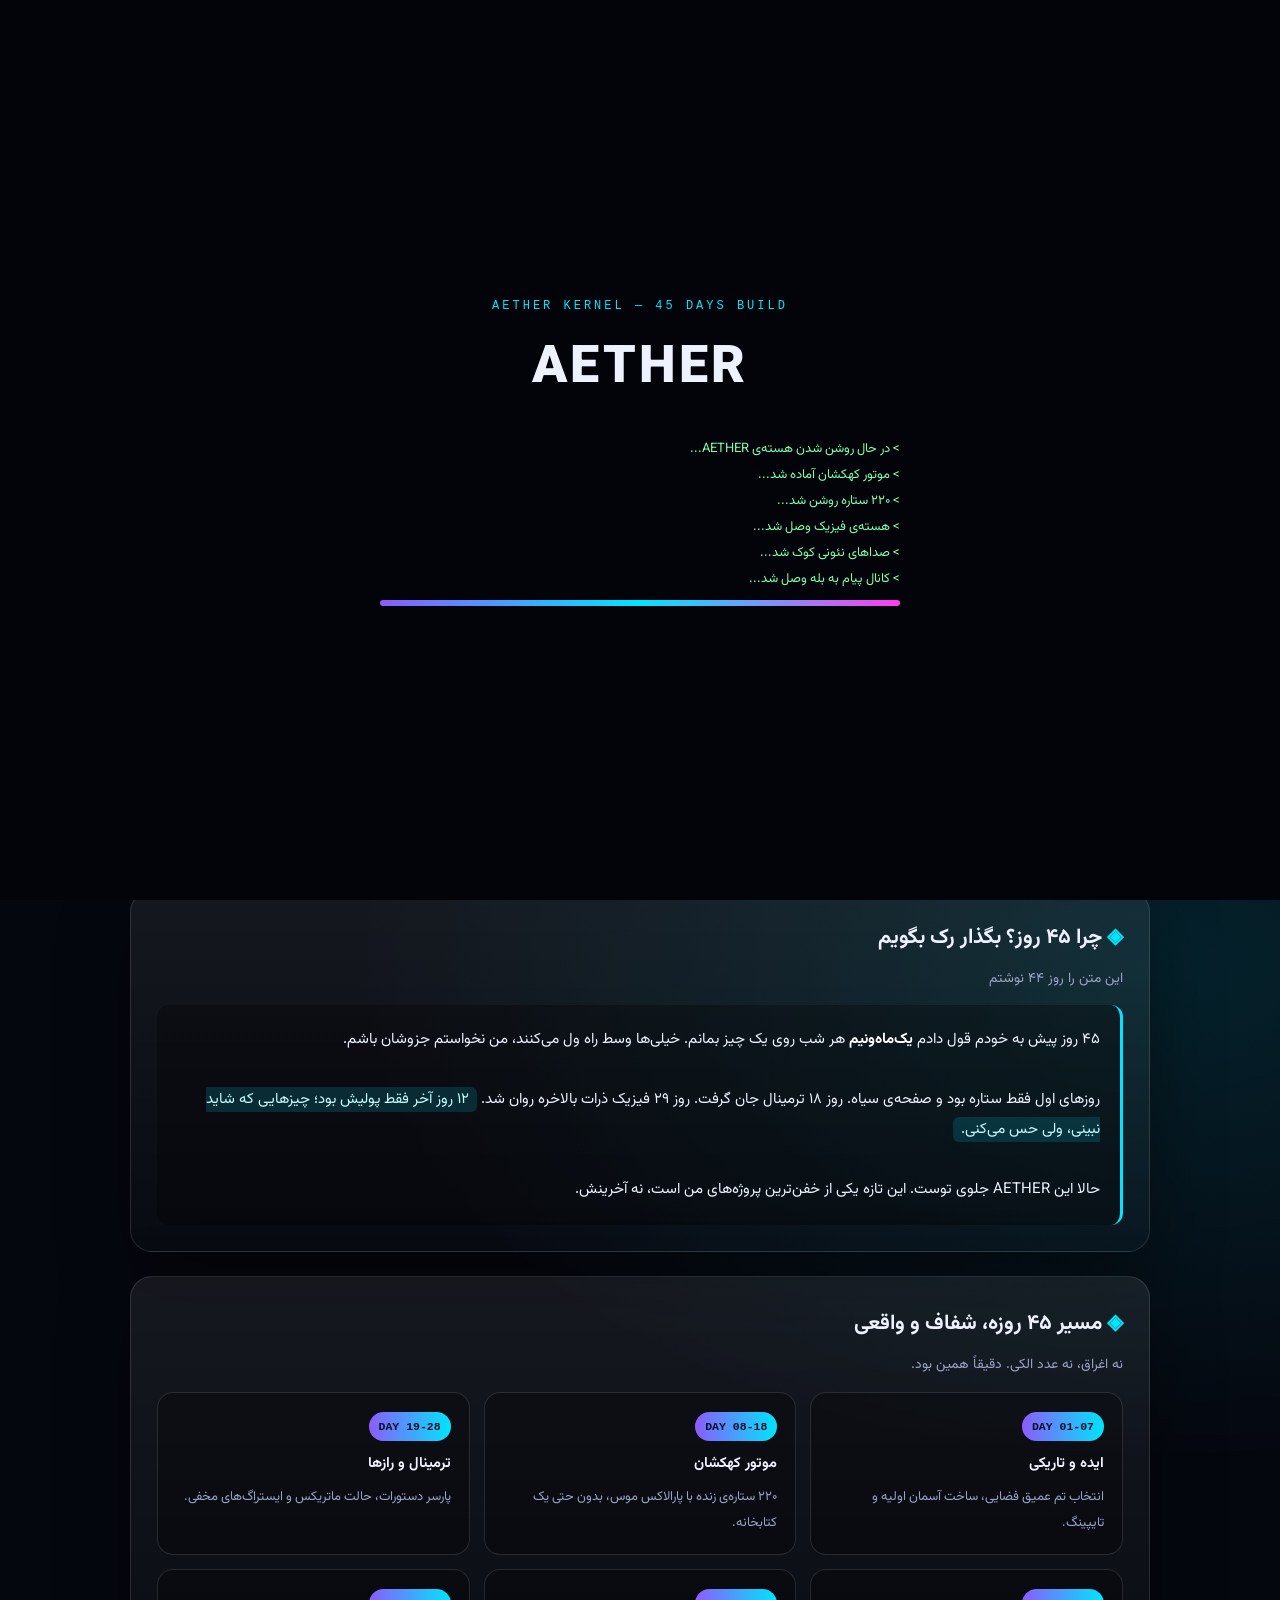
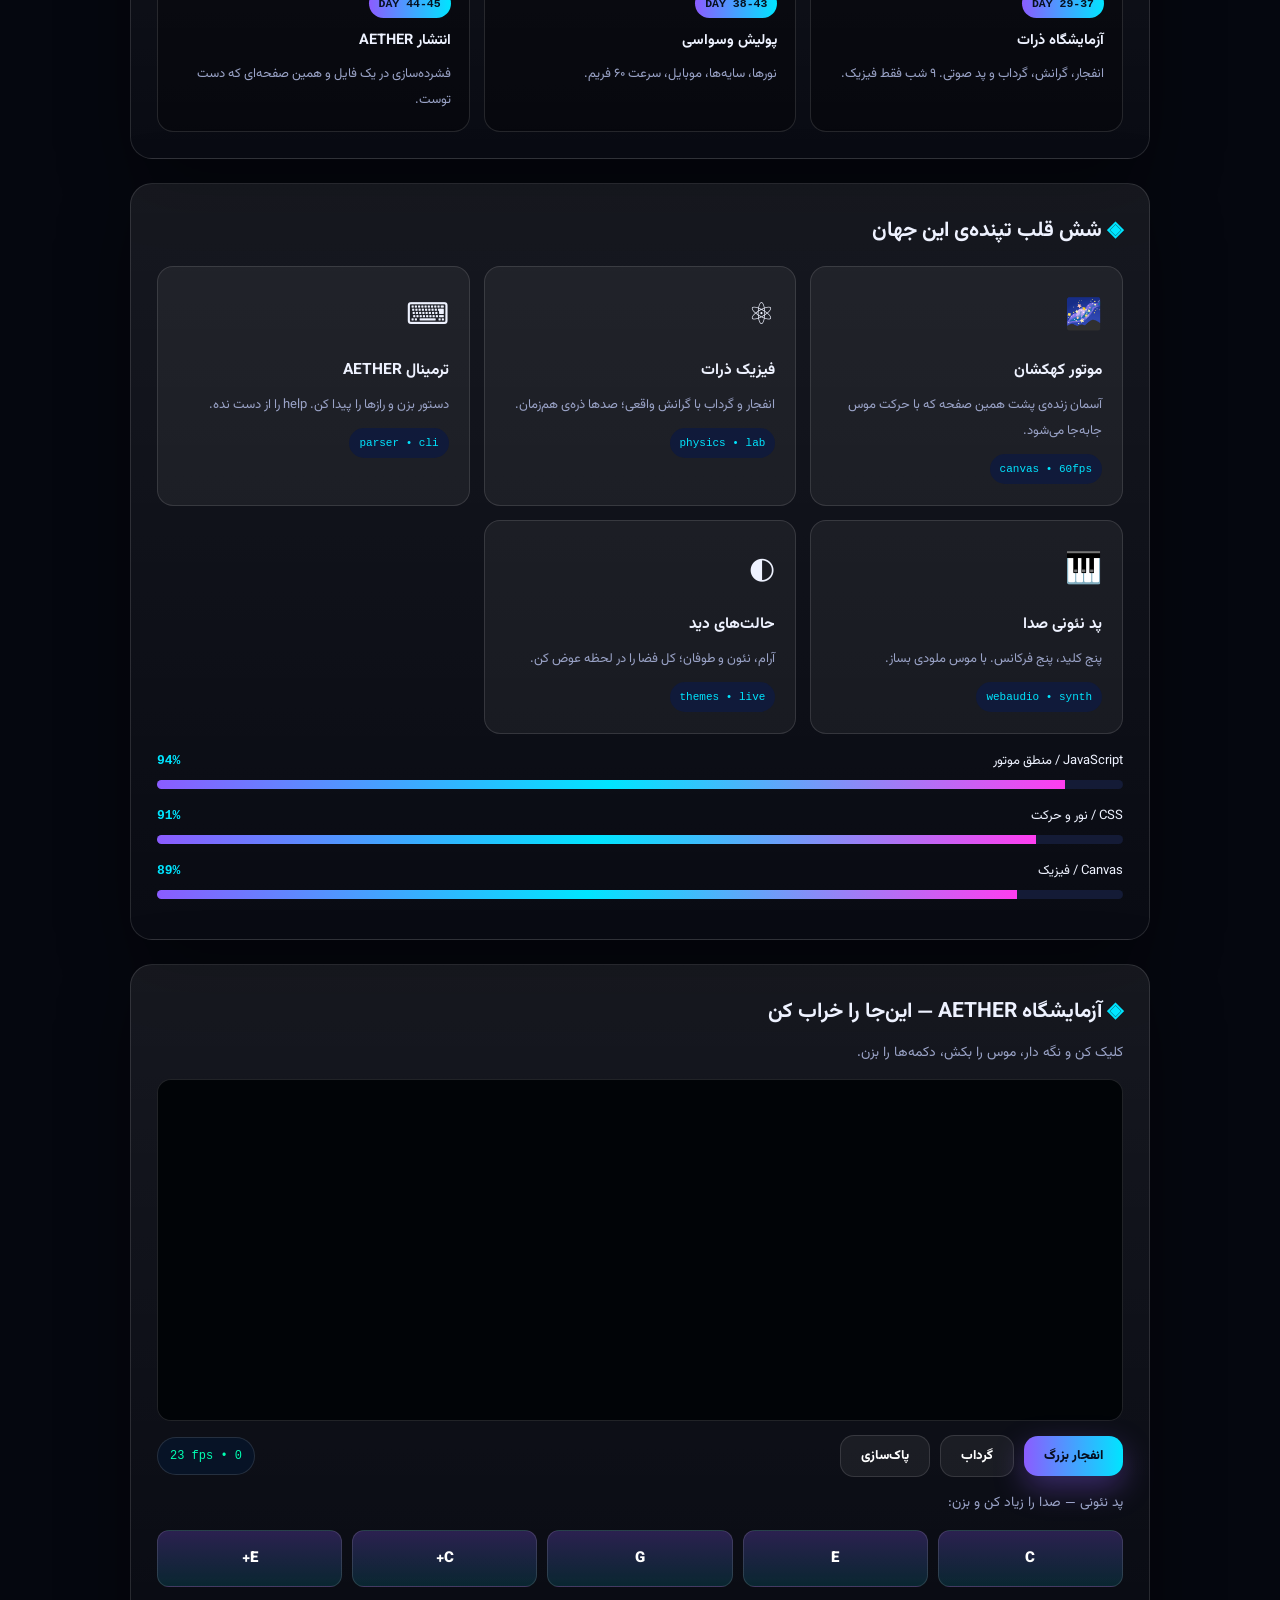
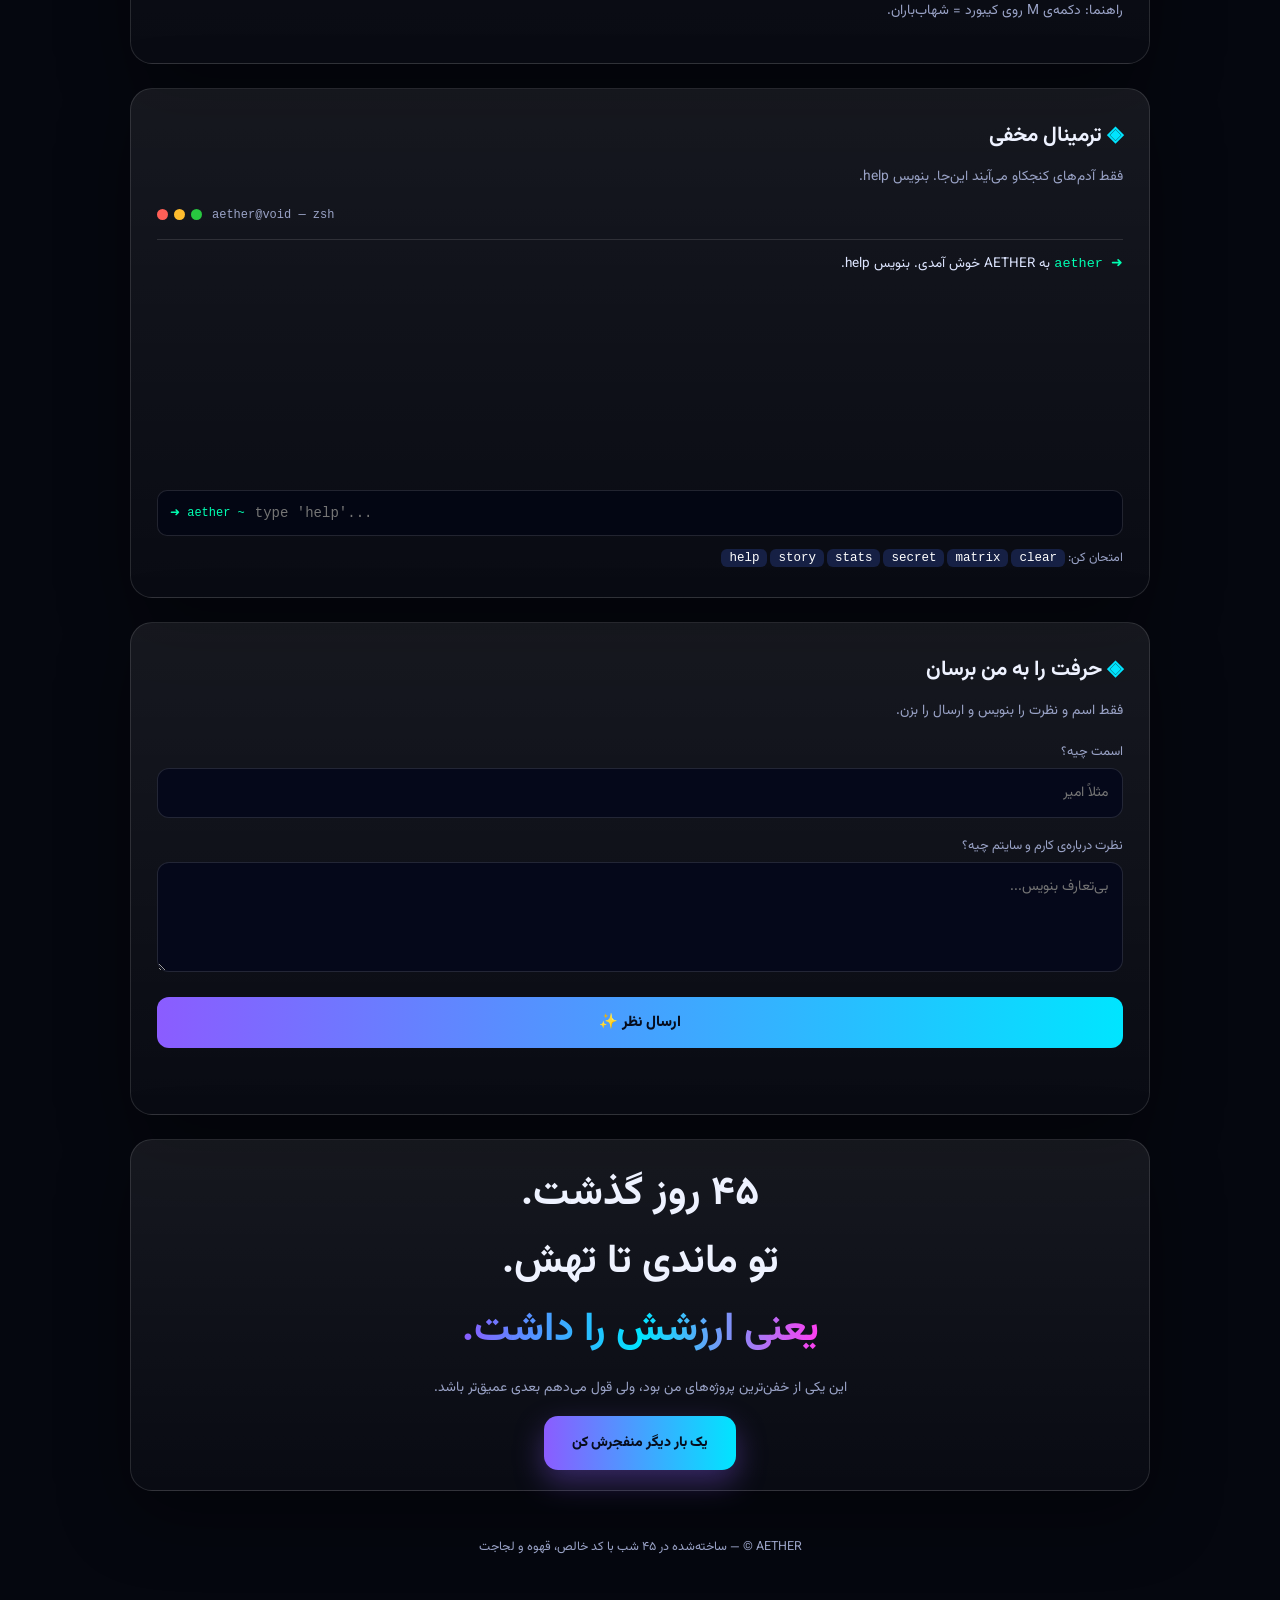
==== commit a1dcb89b: "Update index.html" ====
--- a/index.html
+++ b/index.html
@@ -13,7 +13,7 @@
 <nav><div class="logo">AETHER</div><div class="nmid"><a href="#story">داستان</a><a href="#path">مسیر ۴۵ روزه</a><a href="#lab">آزمایشگاه</a><a href="#term">ترمینال</a><a href="#feedback">انتقادات</a></div><div class="nleft"><span class="dot"></span><span id="clock">00:00:00</span></div></nav>
 <div class="wrap">
 <header class="hero">
-<div class="badge">پروژه‌ی شماره‌ی ۰۷ • <b>۱ ماه‌ونیم توسعه‌ی مداوم</b> • بدون قالب آماده</div>
+<div class="badge">پروژه‌ی شماره‌ی ۰۷ • <b>۱ ماه‌ونیم توسعه‌ی مداوم</b></div>
 <h1>به عمیق‌ترین پروژه‌ی<br><span class="grad">زندگی من خوش آمدی</span></h1>
 <div class="type"><span id="typing"></span>|</div>
 <p class="desc">این جهان را ۴۵ روز ساختم؛ شب‌به‌شب، خط‌به‌خط. فقط برای این‌که ببینی وقتی کسی عاشق کارش باشد خروجی‌اش چه شکلی می‌شود. اسکرول کن، لمس کن </p>
